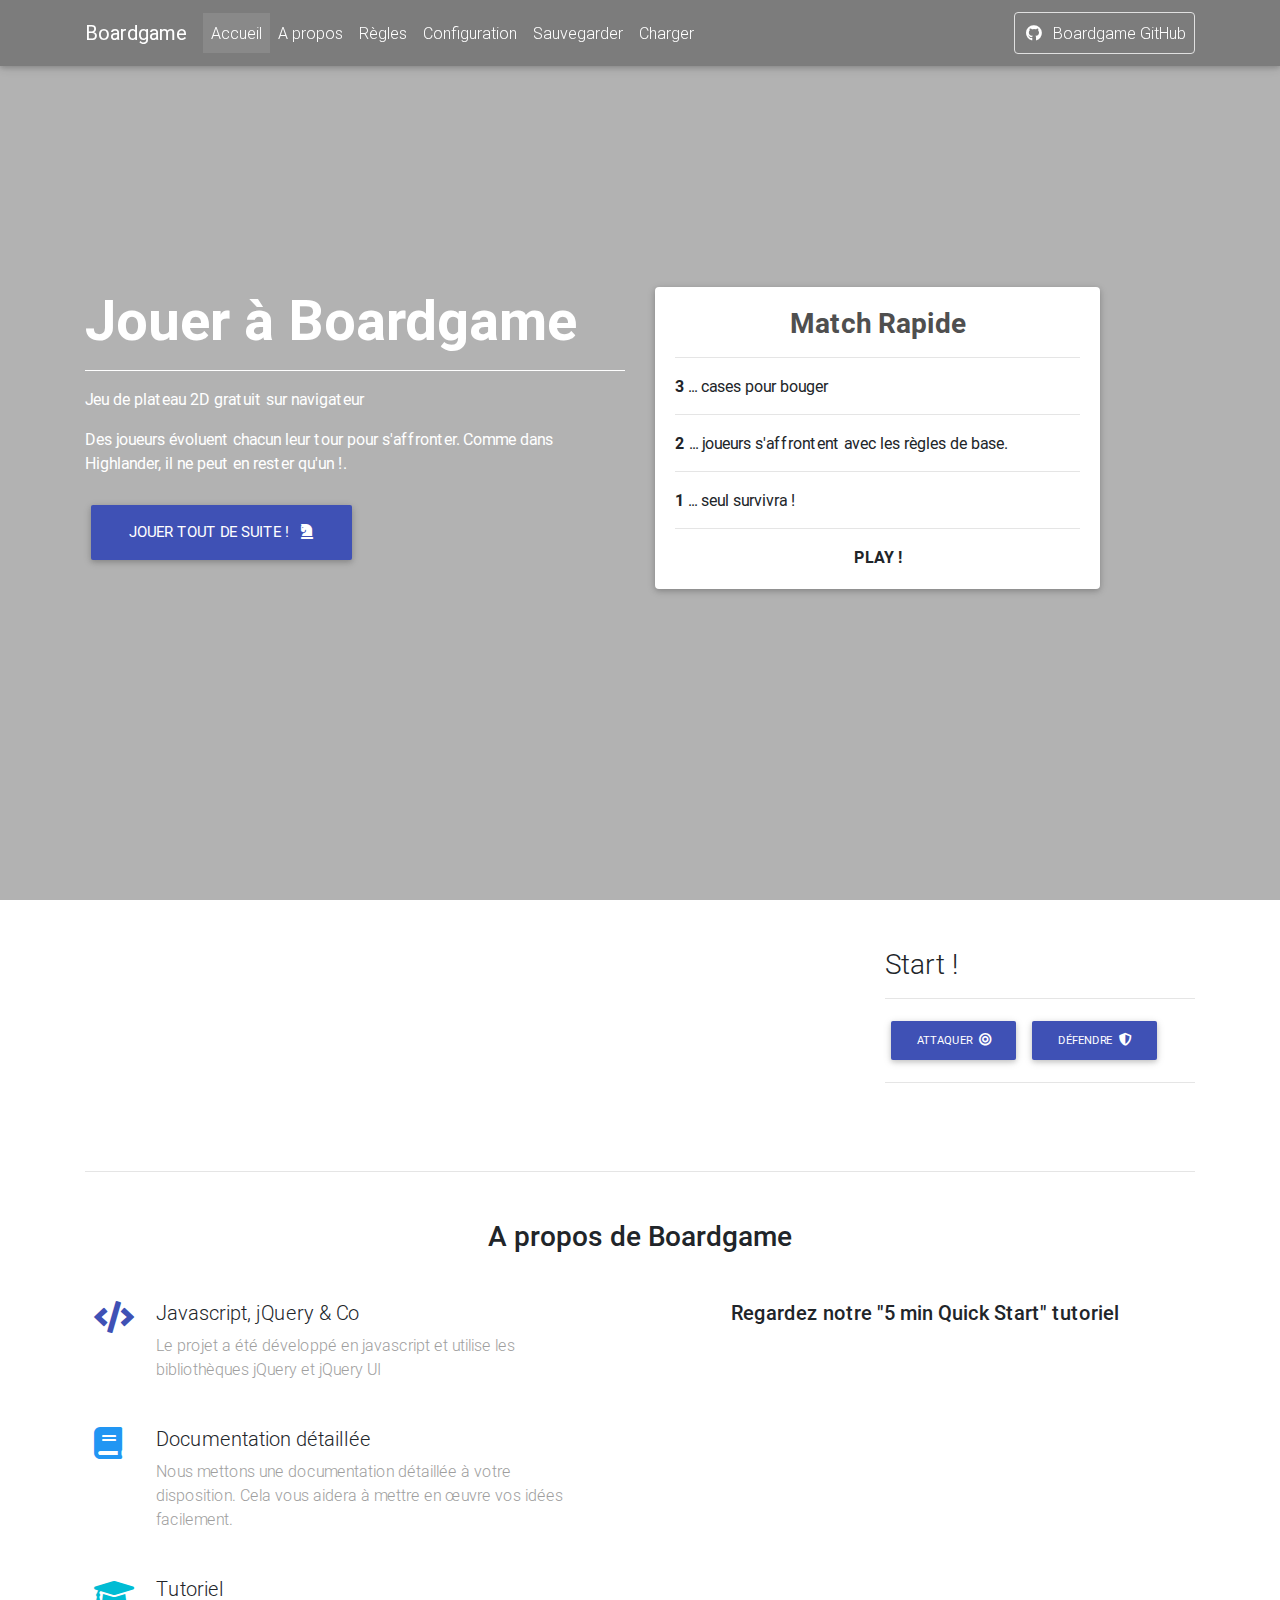
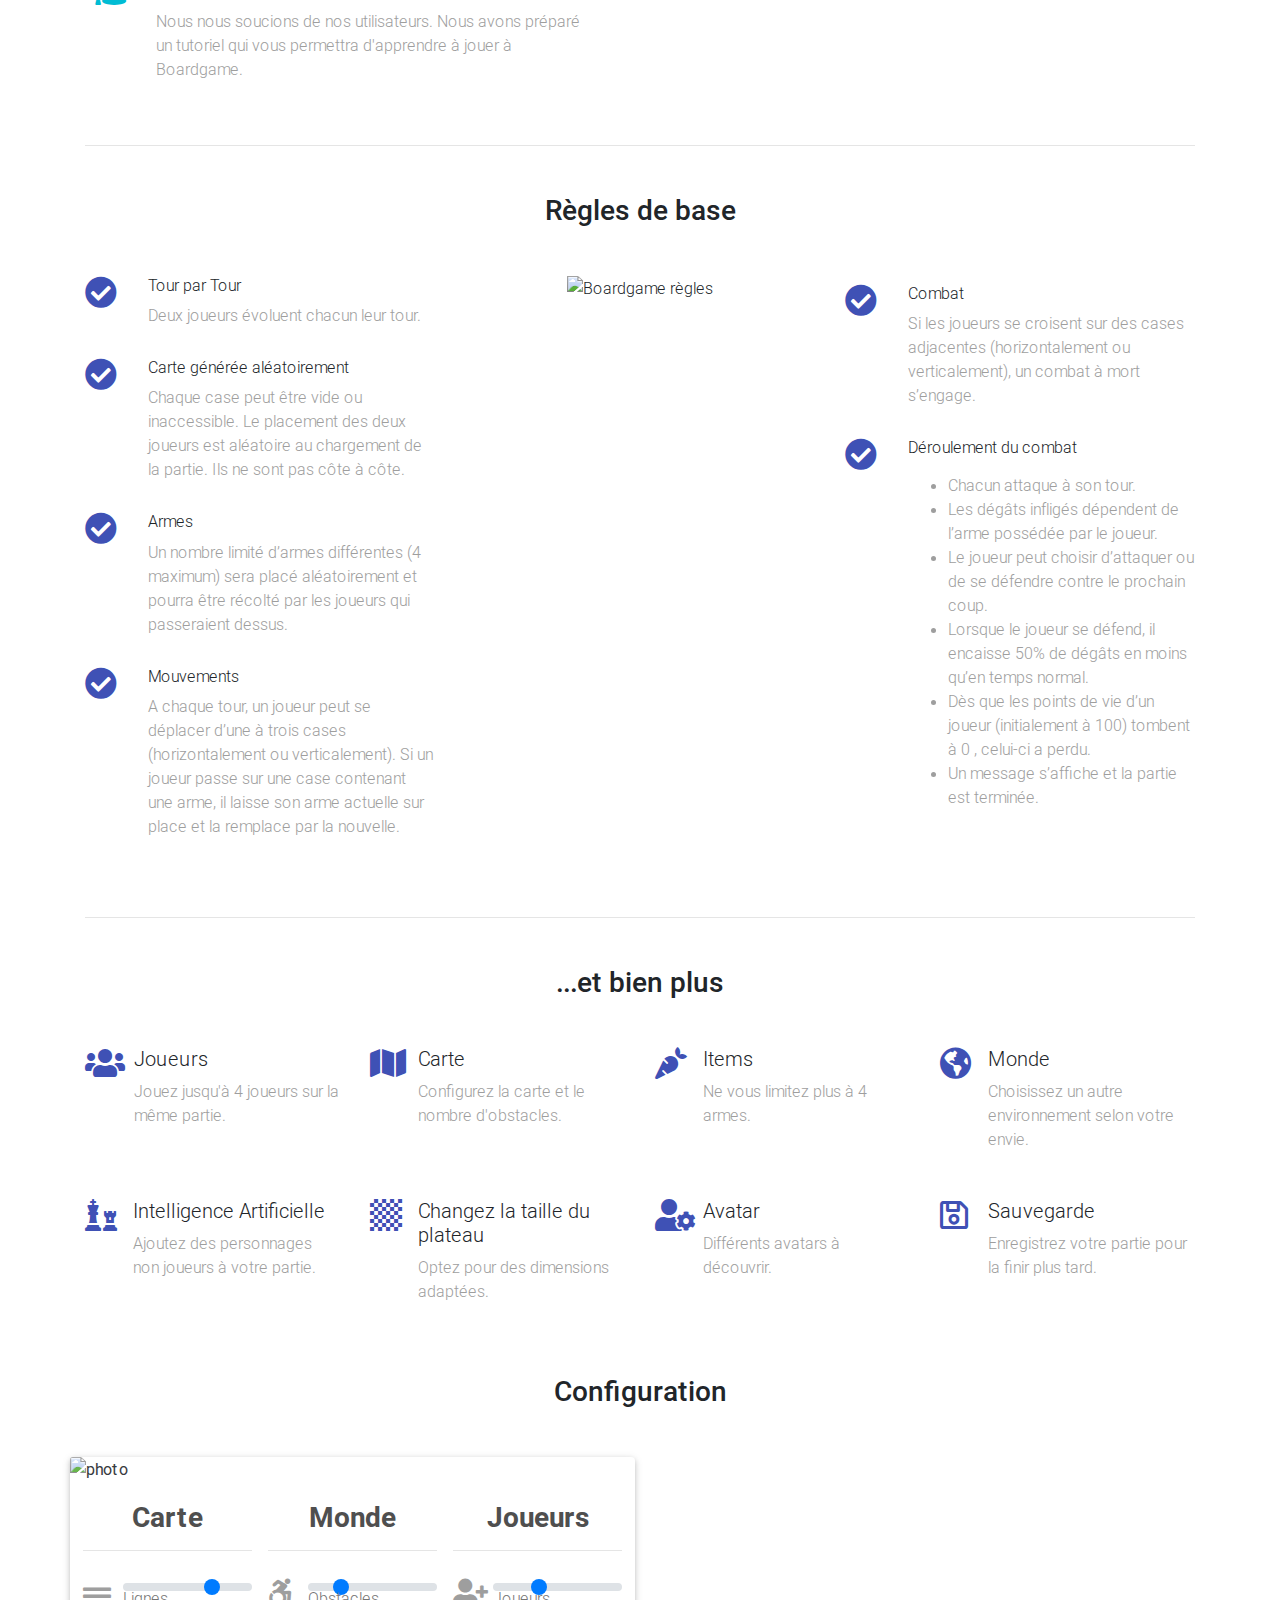
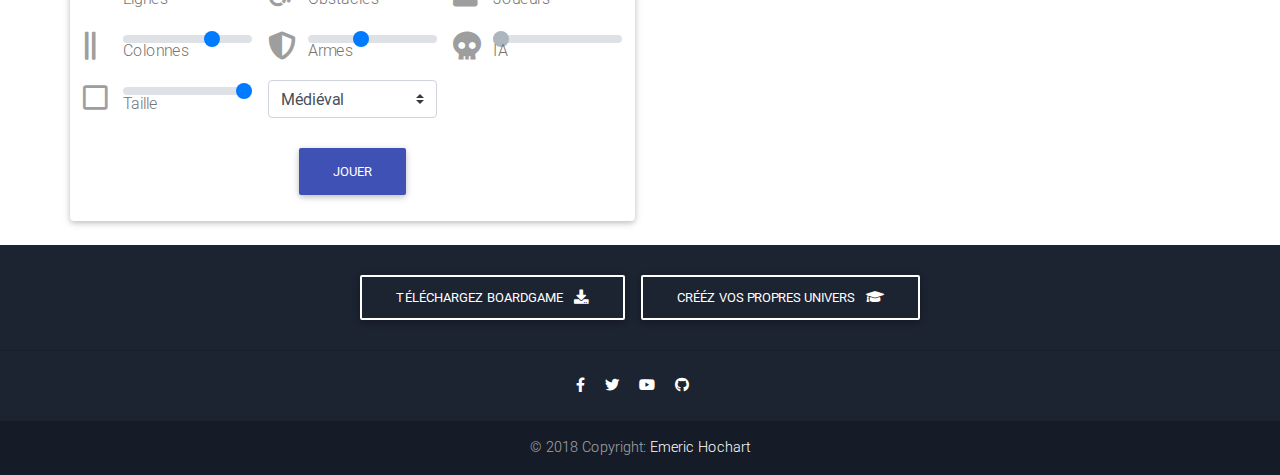
==== index.html @ 99be7a4d "Update README.md" ====
<!DOCTYPE html>
<html lang="fr">

<head>
  <meta charset="utf-8">
  <meta name="viewport" content="width=device-width, initial-scale=1, shrink-to-fit=no">
  <meta http-equiv="x-ua-compatible" content="ie=edge">
  <title>Boardgame</title>
  <!-- Font Awesome -->
  <link rel="stylesheet" href="https://use.fontawesome.com/releases/v5.7.0/css/all.css">
  <!-- Bootstrap core CSS -->
  <link href="css/bootstrap.min.css" rel="stylesheet">
  <!-- Material Design Bootstrap -->
  <link href="css/mdb.min.css" rel="stylesheet">
  <!-- Custom styles -->
  <link href="css/style.min.css" rel="stylesheet">
  <link rel="stylesheet" href="css/main.css" />
  <style type="text/css">
    html,
    body,
    header,
    .view {
      height: 100%;
    }

    @media (max-width: 740px) {
      html,
      body,
      header,
      .view {
        height: 1000px;
      }
    }

    @media (min-width: 800px) and (max-width: 850px) {
      html,
      body,
      header,
      .view {
        height: 650px;
      }
    }
    @media (min-width: 800px) and (max-width: 850px) {
              .navbar:not(.top-nav-collapse) {
                  background: #1C2331!important;
              }
          }
  </style>
</head>

<body>

  <!-- Navbar -->
  <nav class="navbar fixed-top navbar-expand-lg navbar-dark scrolling-navbar">
    <div class="container">

      <!-- Brand -->
      <a class="navbar-brand" href="#boardgame">
        <strong>Boardgame</strong>
      </a>

      <!-- Collapse -->
      <button class="navbar-toggler" type="button" data-toggle="collapse" data-target="#navbarSupportedContent" aria-controls="navbarSupportedContent"
        aria-expanded="false" aria-label="Toggle navigation">
        <span class="navbar-toggler-icon"></span>
      </button>

      <!-- Links -->
      <div class="collapse navbar-collapse" id="navbarSupportedContent">

        <!-- Left -->
        <ul class="navbar-nav mr-auto">
          <li class="nav-item active">
            <a class="nav-link" href="#">Accueil
              <span class="sr-only">(current)</span>
            </a>
          </li>
          <li class="nav-item">
            <a class="nav-link" href="#aboutboardgame">A propos</a>
          </li>
          <li class="nav-item">
            <a class="nav-link" href="#rules">Règles</a>
          </li>
          <li class="nav-item">
            <a class="nav-link" href="#configuration">Configuration</a>
          </li>
          <li class="nav-item">
            <a id="saveGame" class="nav-link" href="">Sauvegarder</a>
          </li>
          <li class="nav-item">
            <a id="loadGame" class="nav-link" href="">Charger</a>
          </li>
        </ul>

        <!-- Right -->
        <ul class="navbar-nav nav-flex-icons">          
          <li class="nav-item">
            <a href="https://github.com/EmericHochart/boardgame" class="nav-link border border-light rounded"
              target="_blank">
              <i class="fab fa-github mr-2"></i>Boardgame GitHub
            </a>
          </li>
        </ul>

      </div>

    </div>
  </nav>
  <!-- Navbar -->

  <!-- Full Page Intro -->
  <div id="boardgame" class="view full-page-intro" style="background-image: url('https://images.unsplash.com/photo-1542403764-19e1bb75cc75?ixlib=rb-1.2.1&ixid=eyJhcHBfaWQiOjEyMDd9&auto=format&fit=crop&w=1950&q=80'); background-repeat: no-repeat; background-size: cover;">

    <!-- Mask & flexbox options-->
    <div class="mask rgba-black-light d-flex justify-content-center align-items-center">

      <!-- Content -->
      <div class="container">

        <!--Grid row-->
        <div class="row wow fadeIn">

          <!--Grid column-->
          <div class="col-md-6 mb-4 white-text text-center text-md-left">

            <h1 class="display-4 font-weight-bold">Jouer à Boardgame</h1>

            <hr class="hr-light">

            <p>
              <strong>Jeu de plateau 2D gratuit sur navigateur</strong>
            </p>

            <p class="mb-4 d-none d-md-block">
              <strong>Des joueurs évoluent chacun leur tour pour s'affronter. Comme dans Highlander, il ne peut en rester qu'un !.</strong>
            </p>

            <a href="#board"><button id="playNow" class="btn btn-indigo btn-lg play" enabled="true">Jouer tout de suite !
              <i class="fas fa-chess-knight ml-2"></i>
            </button></a>

          </div>
          <!--Grid column-->

          <!--Grid column-->
          <div class="col-md-6 col-xl-5 mb-4">

            <!--Card-->
            <div class="card">

              <!--Card content-->
              <div class="card-body">
 
                <!-- Heading -->
                <h3 class="dark-grey-text text-center">
                  <strong>Match Rapide</strong>
                </h3>
                <hr>
                <div>               
                  <strong>3</strong> ... cases pour bouger
                  <hr>
                </div>
                <div>
                  <strong>2</strong> ... joueurs s'affrontent avec les règles de base.
                  <hr>
                </div>
                <div>
                  <strong>1</strong> ... seul survivra !
                  <hr>
                </div>
                <div class="text-center">               
                  <strong>PLAY !</strong> 
                </div>

              </div>

            </div>
            <!--/.Card-->

          </div>
          <!--Grid column-->

        </div>
        <!--Grid row-->

      </div>
      <!-- Content -->

    </div>
    <!-- Mask & flexbox options-->

  </div>
  <!-- Full Page Intro -->

  <!--Main layout-->
  <main>
    <div class="container">

      <!--Section: Main -->
      <section class="mt-5 wow fadeIn">

        <!--Game-->
        <div class="row">

          <!--Board-->
          <div class="col-md-8 mb-4">
            <div id="board"><img src="https://images.unsplash.com/photo-1543338227-5cab7f6c9af3?ixlib=rb-1.2.1&ixid=eyJhcHBfaWQiOjEyMDd9&auto=format&fit=crop&w=1950&q=80" class="img-fluid z-depth-1-half" alt=""></div>
          </div>
          <!--Board-->

          <!--Interface UI in Game-->
          <div id="ui-players" class="col-md-4 mb-4">
            <h3>Start !</h3>
            <hr/>
            <!-- CTA -->
            <button id="attack" class="btn btn-indigo btn-md">Attaquer
              <i class="fas fa-bullseye ml-1"></i>
            </button>
            <button id="defense" class="btn btn-indigo btn-md">Défendre
              <i class="fas fa-shield-alt ml-1"></i>
            </button>
            <hr/>
          <!-- CTA -->
              
          </div>          
          <!--Interface UI in Game-->

        </div>
        <!--Game-->

      </section>
      <!--Section: Main -->

      <hr class="my-5" id="aboutboardgame">

      <!--Section: A propos de Boardgame-->
      <section>

        <h3 class="h3 text-center mb-5">A propos de Boardgame</h3>

        <!--Grid row-->
        <div class="row wow fadeIn">

          <!--Grid column-->
          <div class="col-lg-6 col-md-12 px-4">

            <!--First row-->
            <div class="row">
              <div class="col-1 mr-3">
                <i class="fas fa-code fa-2x indigo-text"></i>
              </div>
              <div class="col-10">
                <h5 class="feature-title">Javascript, jQuery & Co</h5>
                <p class="grey-text">Le projet a été développé en javascript et utilise les bibliothèques jQuery et jQuery UI</p>
              </div>
            </div>
            <!--/First row-->

            <div style="height:30px"></div>

            <!--Second row-->
            <div class="row">
              <div class="col-1 mr-3">
                <i class="fas fa-book fa-2x blue-text"></i>
              </div>
              <div class="col-10">
                <h5 class="feature-title">Documentation détaillée</h5>
                <p class="grey-text">Nous mettons une documentation détaillée à votre disposition. Cela vous aidera à mettre en œuvre vos idées
                  facilement.
                </p>
              </div>
            </div>
            <!--/Second row-->

            <div style="height:30px"></div>

            <!--Third row-->
            <div class="row">
              <div class="col-1 mr-3">
                <i class="fas fa-graduation-cap fa-2x cyan-text"></i>
              </div>
              <div class="col-10">
                <h5 class="feature-title">Tutoriel</h5>
                <p class="grey-text">Nous nous soucions de nos utilisateurs. Nous avons préparé un tutoriel qui vous permettra d'apprendre
                  à jouer à Boardgame.</p>
              </div>
            </div>
            <!--/Third row-->

          </div>
          <!--/Grid column-->

          <!--Grid column-->
          <div class="col-lg-6 col-md-12">

            <p class="h5 text-center mb-4">Regardez notre "5 min Quick Start" tutoriel</p>
            <!--<div class="embed-responsive embed-responsive-16by9">
              <iframe class="embed-responsive-item" src="https://www.youtube.com/embed/cXTThxoywNQ" allowfullscreen></iframe>
            </div>-->
          </div>
          <!--/Grid column-->

        </div>
        <!--/Grid row-->

      </section>
      <!--Section: A propos de Boardgame-->

      <hr class="my-5">

      <!--Section: Règles de Base-->
      <section id="rules">

        <h2 class="my-5 h3 text-center">Règles de base</h2>

        <!--First row-->
        <div class="row features-small mb-5 mt-3 wow fadeIn">

          <!--First column-->
          <div class="col-md-4">
            <!--First row-->
            <div class="row">
              <div class="col-2">
                <i class="fas fa-check-circle fa-2x indigo-text"></i>
              </div>
              <div class="col-10">
                <h6 class="feature-title">Tour par Tour</h6>
                <p class="grey-text">Deux joueurs évoluent chacun leur tour.
                </p>
                <div style="height:15px"></div>
              </div>
            </div>
            <!--/First row-->

            <!--Second row-->
            <div class="row">
              <div class="col-2">
                <i class="fas fa-check-circle fa-2x indigo-text"></i>
              </div>
              <div class="col-10">
                <h6 class="feature-title">Carte générée aléatoirement</h6>
                <p class="grey-text">Chaque case peut être vide ou inaccessible. Le placement des deux joueurs est aléatoire au chargement de la partie. Ils ne sont pas côte à côte.             
                </p>
                <div style="height:15px"></div>
              </div>
            </div>
            <!--/Second row-->

            <!--Third row-->
            <div class="row">
              <div class="col-2">
                <i class="fas fa-check-circle fa-2x indigo-text"></i>
              </div>
              <div class="col-10">
                <h6 class="feature-title">Armes</h6>
                <p class="grey-text">Un nombre limité d’armes différentes (4 maximum) sera placé aléatoirement et pourra être récolté par les joueurs qui passeraient dessus.</p>
                <div style="height:15px"></div>
              </div>
            </div>
            <!--/Third row-->

            <!--Fourth row-->
            <div class="row">
              <div class="col-2">
                <i class="fas fa-check-circle fa-2x indigo-text"></i>
              </div>
              <div class="col-10">
                <h6 class="feature-title">Mouvements</h6>
                <p class="grey-text">A chaque tour, un joueur peut se déplacer d’une à trois cases (horizontalement ou verticalement). Si un joueur passe sur une case contenant une arme, il laisse son arme actuelle sur place et la remplace par la nouvelle.
                </p>
                <div style="height:15px"></div>
              </div>
            </div>
            <!--/Fourth row-->
          </div>
          <!--/First column-->

          <!--Second column-->
          <div class="col-md-4 flex-center">
            <img src="../boardgame/img/regle.png" alt="Boardgame règles" class="z-depth-0 img-fluid">
          </div>
          <!--/Second column-->

          <!--Third column-->
          <div class="col-md-4 mt-2">
            <!--First row-->
            <div class="row">
              <div class="col-2">
                <i class="fas fa-check-circle fa-2x indigo-text"></i>
              </div>
              <div class="col-10">
                <h6 class="feature-title">Combat</h6>
                <p class="grey-text">Si les joueurs se croisent sur des cases adjacentes (horizontalement ou verticalement), un combat à mort s’engage.</p>
                <div style="height:15px"></div>
              </div>
            </div>
            <!--/First row-->

            <!--Second row-->
            <div class="row">
              <div class="col-2">
                <i class="fas fa-check-circle fa-2x indigo-text"></i>
              </div>
              <div class="col-10">
                <h6 class="feature-title">Déroulement du combat</h6>
                <p class="grey-text">
                  <ul class="grey-text">
                    <li>Chacun attaque à son tour.</li>
                    <li>Les dégâts infligés dépendent de l’arme possédée par le joueur.</li>
                    <li>Le joueur peut choisir d’attaquer ou de se défendre contre le prochain coup.</li>
                    <li>Lorsque le joueur se défend, il encaisse 50% de dégâts en moins qu’en temps normal.</li>
                    <li>Dès que les points de vie d’un joueur (initialement à 100) tombent à 0 , celui-ci a perdu.</li>
                    <li>Un message s’affiche et la partie est terminée.</li>                   
                  </ul>
              </p>
                <div style="height:15px"></div>
              </div>
            </div>
            <!--/Second row-->

            
            
          </div>
          <!--/Third column-->      

        </div>
        <!--/First row-->

      </section>
      <!--Section: Règles de Base-->

      <hr class="mb-5">

      <!--Section: Et bien plus-->
      <section>

        <h2 class="my-5 h3 text-center">...et bien plus</h2>

        <!--First row-->
        <div class="row features-small mt-5 wow fadeIn">

          <!--Grid column-->
          <div class="col-xl-3 col-lg-6">
            <!--Grid row-->
            <div class="row">
              <div class="col-2">
                <i class="fas fa-users fa-2x mb-1 indigo-text" aria-hidden="true"></i>
              </div>
              <div class="col-10 mb-2 pl-3">
                <h5 class="feature-title font-bold mb-1">Joueurs</h5>
                <p class="grey-text mt-2">Jouez jusqu'à 4 joueurs sur la même partie.
                </p>
              </div>
            </div>
            <!--/Grid row-->
          </div>
          <!--/Grid column-->

          <!--Grid column-->
          <div class="col-xl-3 col-lg-6">
            <!--Grid row-->
            <div class="row">
              <div class="col-2">
                <i class="fas fa-map fa-2x mb-1 indigo-text" aria-hidden="true"></i>
              </div>
              <div class="col-10 mb-2">
                <h5 class="feature-title font-bold mb-1">Carte</h5>
                <p class="grey-text mt-2">Configurez la carte et le nombre d'obstacles.
                </p>
              </div>
            </div>
            <!--/Grid row-->
          </div>
          <!--/Grid column-->

          <!--Grid column-->
          <div class="col-xl-3 col-lg-6">
            <!--Grid row-->
            <div class="row">
              <div class="col-2">
                <i class="fas fa-carrot fa-2x mb-1 indigo-text" aria-hidden="true"></i>
              </div>
              <div class="col-10 mb-2">
                <h5 class="feature-title font-bold mb-1">Items</h5>
                <p class="grey-text mt-2">Ne vous limitez plus à 4 armes.
                </p>
              </div>
            </div>
            <!--/Grid row-->
          </div>
          <!--/Grid column-->

          <!--Grid column-->
          <div class="col-xl-3 col-lg-6">
            <!--Grid row-->
            <div class="row">
              <div class="col-2">
                <i class="fas fa-globe-americas fa-2x mb-1 indigo-text" aria-hidden="true"></i>
              </div>
              <div class="col-10 mb-2">
                <h5 class="feature-title font-bold mb-1">Monde</h5>
                <p class="grey-text mt-2">Choisissez un autre environnement selon votre envie.
                </p>
              </div>
            </div>
            <!--/Grid row-->
          </div>
          <!--/Grid column-->

        </div>
        <!--/First row-->

        <!--Second row-->
        <div class="row features-small mt-4 wow fadeIn">

          <!--Grid column-->
          <div class="col-xl-3 col-lg-6">
            <!--Grid row-->
            <div class="row">
              <div class="col-2">
                <i class="fas fa-chess fa-2x mb-1 indigo-text" aria-hidden="true"></i>
              </div>
              <div class="col-10 mb-2">
                <h5 class="feature-title font-bold mb-1">Intelligence Artificielle</h5>
                <p class="grey-text mt-2">Ajoutez des personnages non joueurs à votre partie.</p>
              </div>
            </div>
            <!--/Grid row-->
          </div>
          <!--/Grid column-->

          <!--Grid column-->
          <div class="col-xl-3 col-lg-6">
            <!--Grid row-->
            <div class="row">
              <div class="col-2">
                <i class="fas fa-chess-board fa-2x mb-1 indigo-text" aria-hidden="true"></i>
              </div>
              <div class="col-10 mb-2">
                <h5 class="feature-title font-bold mb-1">Changez la taille du plateau</h5>
                <p class="grey-text mt-2">Optez pour des dimensions adaptées.
                </p>
              </div>
            </div>
            <!--/Grid row-->
          </div>
          <!--/Grid column-->

          <!--Grid column-->
          <div class="col-xl-3 col-lg-6">
            <!--Grid row-->
            <div class="row">
              <div class="col-2">
                <i class="fas fa-user-cog fa-2x mb-1 indigo-text" aria-hidden="true"></i>
              </div>
              <div class="col-10 mb-2">
                <h5 class="feature-title font-bold mb-1">Avatar</h5>
                <p class="grey-text mt-2">Différents avatars à découvrir.</p>
              </div>
            </div>
            <!--/Grid row-->
          </div>
          <!--/Grid column-->

          <!--Grid column-->
          <div class="col-xl-3 col-lg-6">
            <!--Grid row-->
            <div class="row">
              <div class="col-2">
                <i class="far fa-save fa-2x mb-1 indigo-text" aria-hidden="true"></i>
              </div>
              <div class="col-10 mb-2">
                <h5 class="feature-title font-bold mb-1">Sauvegarde</h5>
                <p class="grey-text mt-2">Enregistrez votre partie pour la finir plus tard.</p>
              </div>
            </div>
            <!--/Grid row-->
          </div>
          <!--/Grid column-->

        </div>
        <!--/Second row-->

      </section>
      <!--Section: Et bien plus-->

      <!--Section: Configuration-->
      <section id="configuration">

        <h2 class="my-5 h3 text-center">Configuration</h2>
        
        <!-- Form -->
        <form id="config" name="config">
          
          <!-- Grid row -->
          <div class="row">
            <!--Card-->
            <div class="card">
                <!--Card image-->
                <div class="view">
                  <img src="../boardgame/img/configuration_header.png" class="card-img-top" alt="photo">
                  <a href="#">
                    <div class="mask rgba-white-slight"></div>
                  </a>
                </div>
                <!--Card image-->
                <!--Card content-->
                <div class="card-body">
                  <div class="row">
                  <!-- Map Column -->
                  <div class="col-lg-4 px-2 mb-r">
                        <!-- Heading -->
                        <h3 class="dark-grey-text text-center">
                          <strong>Carte</strong>
                        </h3>
                        <hr>

                        <div class="md-form">
                          <i class="fas fa-grip-lines prefix grey-text"></i>
                          <label for="configLines">Lignes</label>
                          <input type="range" class="custom-range" value="10" min="5" max="12" step="1" id="configLines">
                        </div>

                        <div class="md-form">
                          <i class="fas fa-grip-lines-vertical prefix grey-text"></i>
                          <label for="configColumns">Colonnes</label>
                          <input type="range" class="custom-range" value="10" min="5" max="12" step="1" id="configColumns">
                        </div>

                        <div class="md-form">
                          <i class="far fa-square prefix grey-text"></i>
                          <label for="configSize">Taille</label>
                          <input type="range" class="custom-range" value="64" min="32" max="64" step="8" id="configSize">
                        </div>
                  </div>
                  <!-- Map Column -->
                  <!-- World Column -->
                  <div class="col-lg-4 px-2 mb-r">
                        <!-- Heading -->
                        <h3 class="dark-grey-text text-center">
                          <strong>Monde</strong>
                        </h3>
                        <hr>
                        <div class="md-form">
                          <i class="fab fa-accessible-icon prefix grey-text"></i>
                          <label for="configObstacles">Obstacles</label>
                          <input type="range" class="custom-range" value="10" min="0" max="45" step="1" id="configObstacles">
                        </div>
                        <div class="md-form">
                          <i class="fas fa-shield-alt prefix grey-text"></i>
                          <label for="configWeapons">Armes</label>
                          <input type="range" class="custom-range" value="4" min="0" max="10" step="1" id="configWeapons">
                        </div>
                        <div class="md-form">
                          <select class="browser-default custom-select" id="configWorld">
                            <option value="medieval" selected>Médiéval</option>
                            <option value="forest">Forestier</option>
                            <option value="desert">Désertique</option>
                            <option value="swamp">Marécageux</option>
                          </select>
                        </div>
                  </div>
                  <!-- World Column -->
                  <!-- Character Column -->
                  <div class="col-lg-4 px-2 mb-r">
                        <!-- Heading -->
                        <h3 class="dark-grey-text text-center">
                          <strong>Joueurs</strong>
                        </h3>
                        <hr>

                        <div class="md-form">
                          <i class="fas fa-user-plus prefix grey-text"></i>
                          <label for="configPlayers">Joueurs</label>
                          <input type="range" class="custom-range" value="2" min="1" max="4" step="1" id="configPlayers">
                        </div>
                        <div class="md-form">
                          <i class="fas fa-skull prefix grey-text"></i>
                          <label for="configIA">IA</label>
                          <input type="range" class="custom-range" value="0" min="0" max="3" step="1" id="configIA" disabled>
                        </div>
                  </div>
                  <!-- Character Column -->
                  </div>
                  <div class="text-center">
                    <a href="#board"></a><input id="playConfig" type="submit" class="btn btn-indigo play" value="Jouer"></input></a>
                  </div>
                </div>
                <!--Card content-->
            </div>
            <!--/.Card-->
          </div>
          <!-- Grid row -->
        </form>
        <!-- Form -->            
        
      </section>
      <!--Section: Configuration-->

    </div>
  </main>
  <!--Main layout-->

  <!--Footer-->
  <footer class="page-footer text-center font-small mt-4 wow fadeIn">

    <!--Call to action-->
    <div class="pt-4">
      <a class="btn btn-outline-white" href="https://github.com/EmericHochart/boardgame" target="_blank" role="button">Téléchargez Boardgame
        <i class="fas fa-download ml-2"></i>
      </a>
      <a class="btn btn-outline-white" href="" target="_blank" role="button">Crééz vos propres univers
        <i class="fas fa-graduation-cap ml-2"></i>
      </a>
    </div>
    <!--/.Call to action-->

    <hr class="my-4">

    <!-- Social icons -->
    <div class="pb-4">
      <a href="https://www.facebook.com/HochartEmeric" target="_blank">
        <i class="fab fa-facebook-f mr-3"></i>
      </a>

      <a href="https://twitter.com/EmericHochart" target="_blank">
        <i class="fab fa-twitter mr-3"></i>
      </a>

      <a href="https://www.youtube.com/user/Pr3tr3/" target="_blank">
        <i class="fab fa-youtube mr-3"></i>
      </a>
            
      <a href="https://github.com/EmericHochart/boardgame" target="_blank">
        <i class="fab fa-github mr-3"></i>
      </a>
      
    </div>
    <!-- Social icons -->

    <!--Copyright-->
    <div class="footer-copyright py-3">
      © 2018 Copyright:
      <a href="https://emeric.hochart.info/" target="_blank"> Emeric Hochart </a>
    </div>
    <!--/.Copyright-->

  </footer>
  <!--/.Footer-->

  <!-- SCRIPTS -->

  <!-- JQuery -->
  <script type="text/javascript" src="https://cdnjs.cloudflare.com/ajax/libs/jquery/3.3.1/jquery.min.js"></script>
  <!-- JQueryUI -->
  <script src="https://code.jquery.com/ui/1.12.1/jquery-ui.min.js" integrity="sha256-VazP97ZCwtekAsvgPBSUwPFKdrwD3unUfSGVYrahUqU=" crossorigin="anonymous"></script>
  <!-- Bootstrap tooltips -->
  <script type="text/javascript" src="https://cdnjs.cloudflare.com/ajax/libs/popper.js/1.14.4/umd/popper.min.js"></script>
  <!-- Bootstrap core JavaScript -->
  <script type="text/javascript" src="https://cdnjs.cloudflare.com/ajax/libs/twitter-bootstrap/4.2.1/js/bootstrap.min.js"></script>
  <!-- MDB core JavaScript -->
  <script type="text/javascript" src="https://cdnjs.cloudflare.com/ajax/libs/mdbootstrap/4.7.1/js/mdb.min.js"></script>
  
  <!-- Boardgame JS -->
  <script src="js/map.js"></script>
  <script src="js/case.js"></script>
  <script src="js/character.js"></script>
  <script src="js/item.js"></script>
  <script src="js/astarpathfinding.js"></script>
  <script src="js/node.js"></script>
  <script src="js/world.js"></script>
  
</body>

</html>
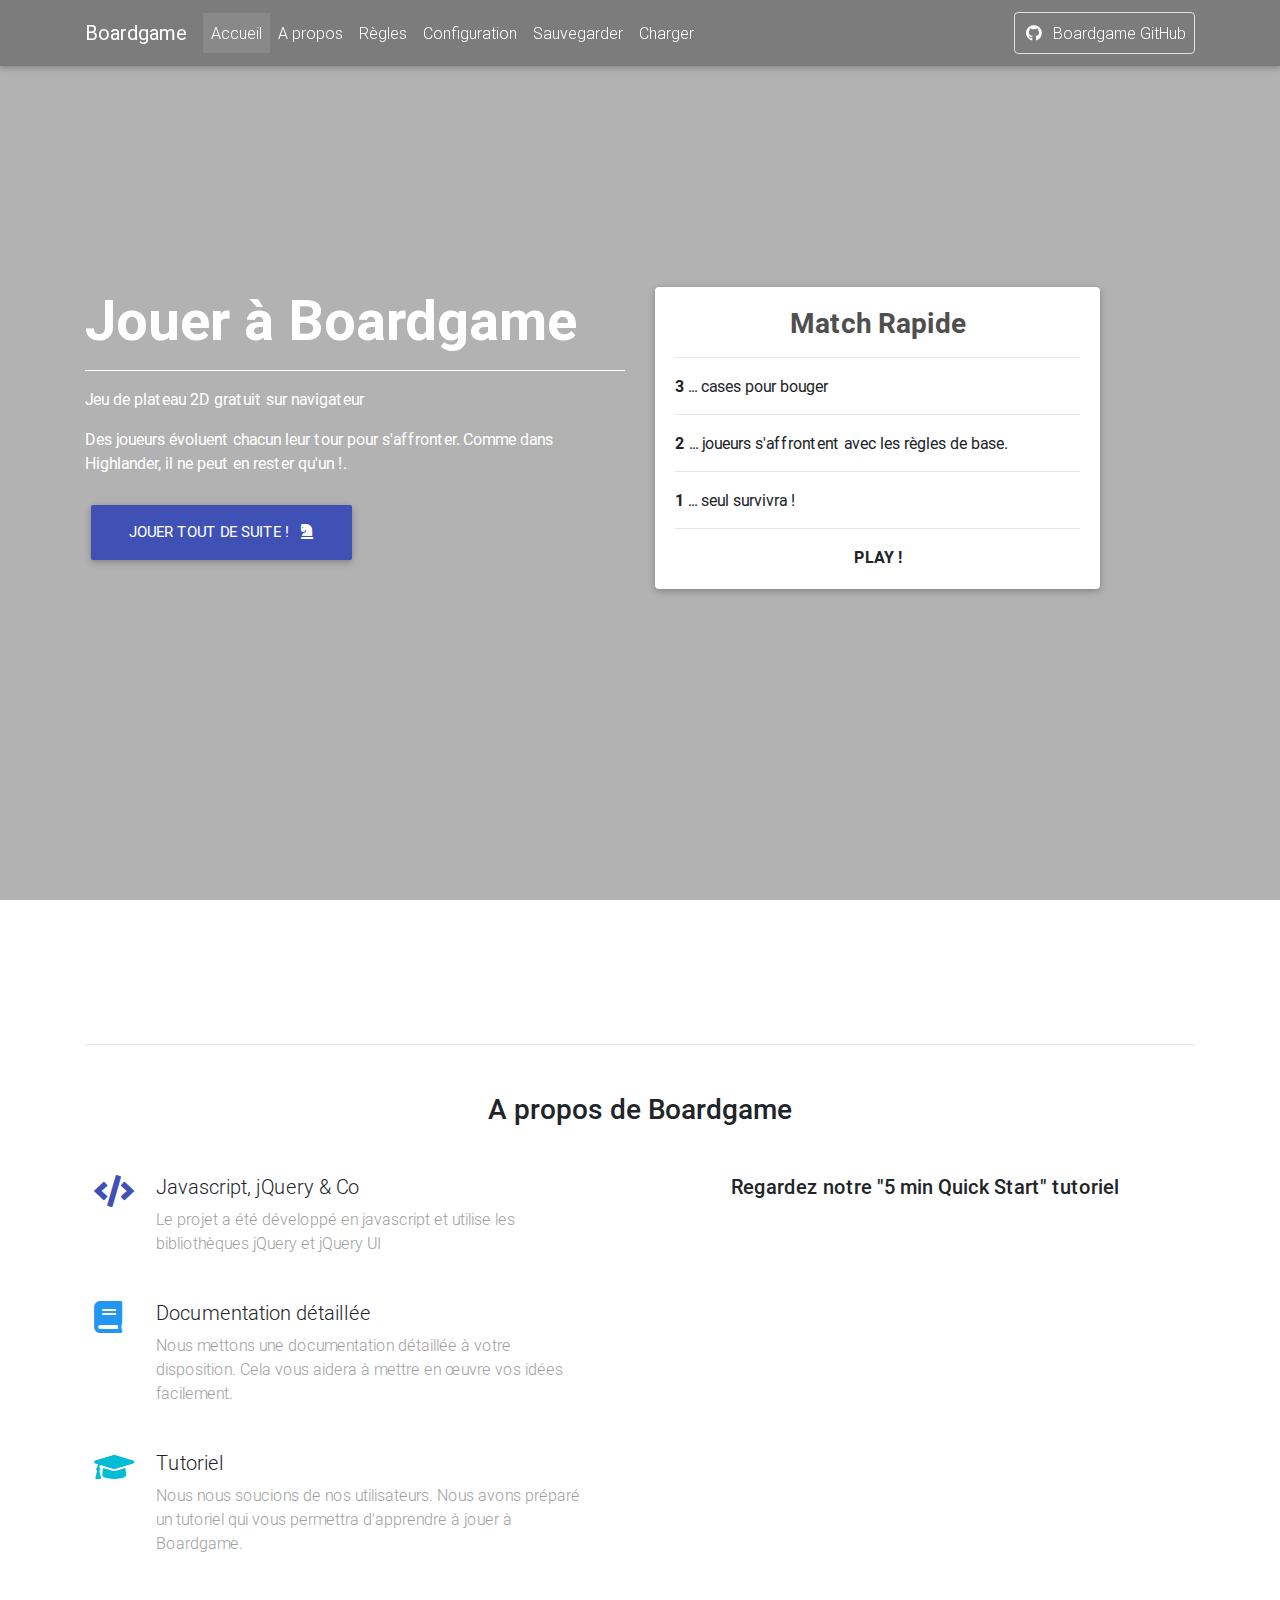
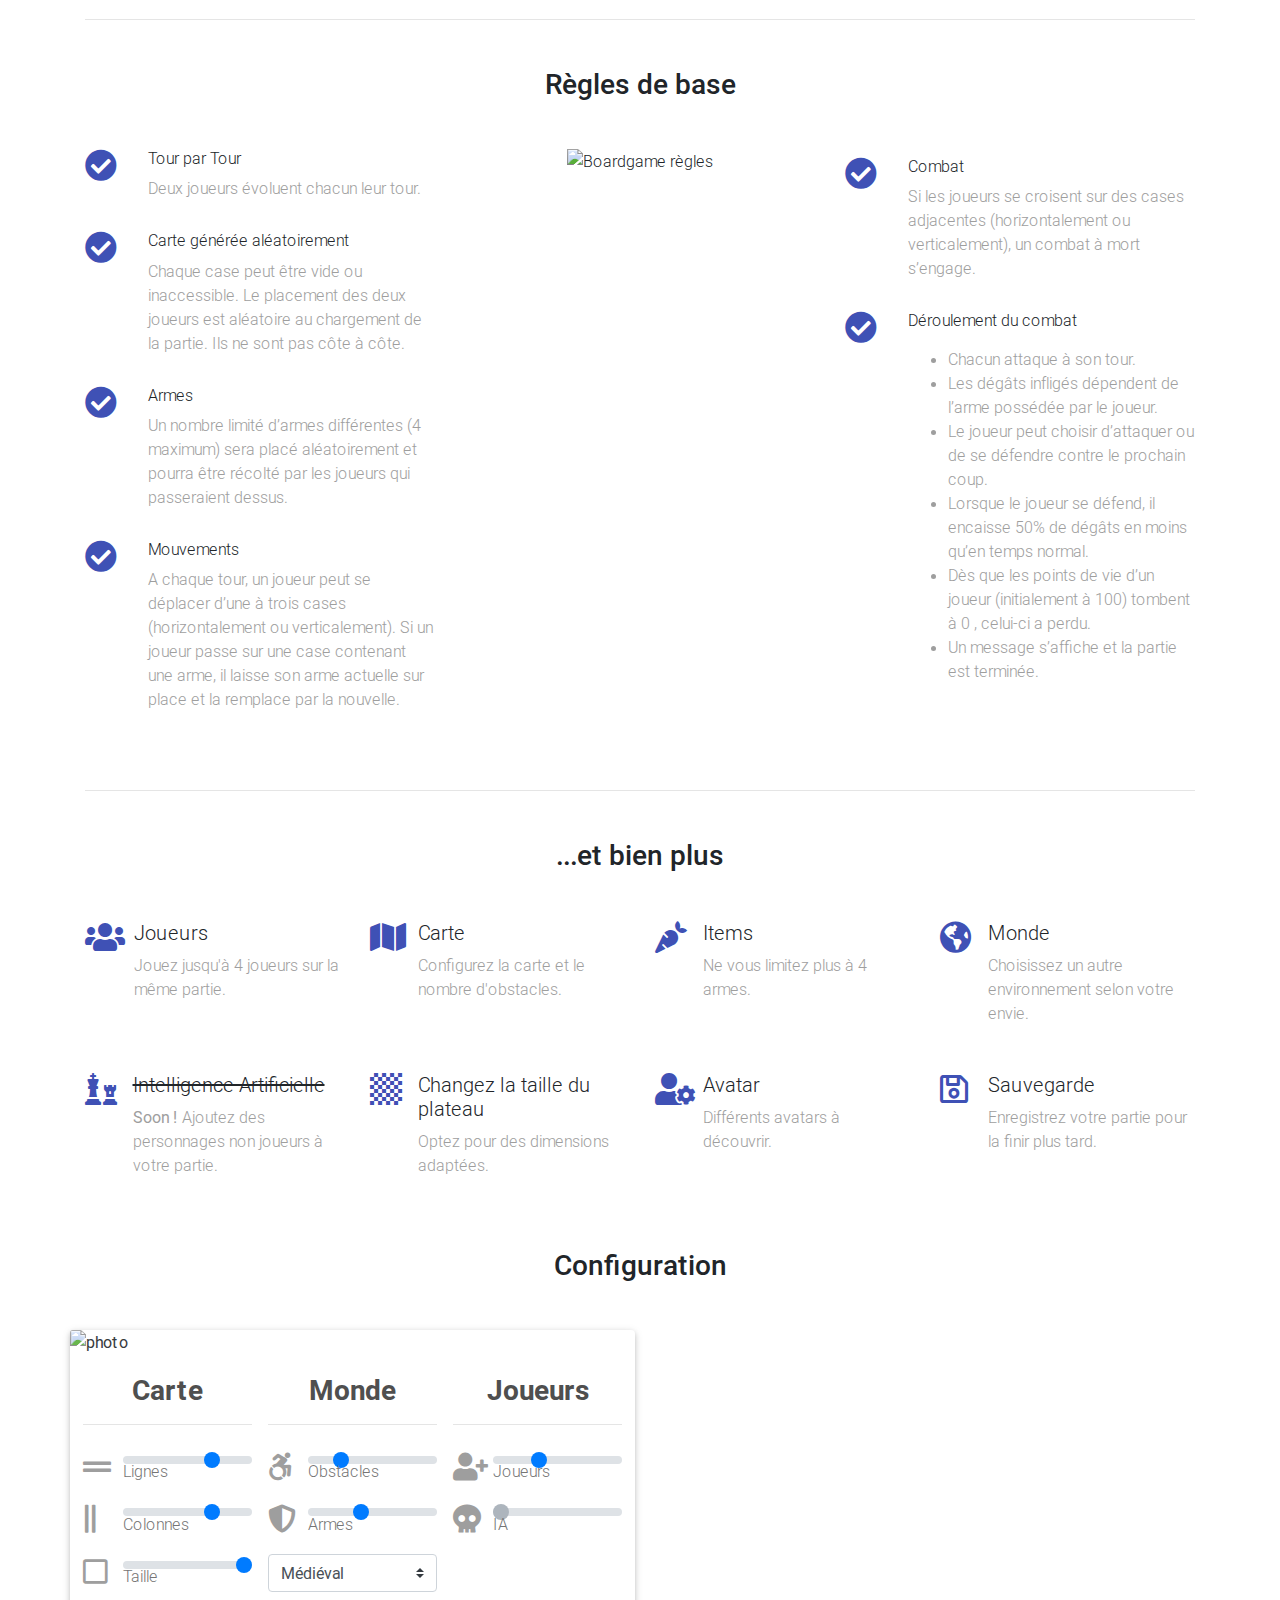
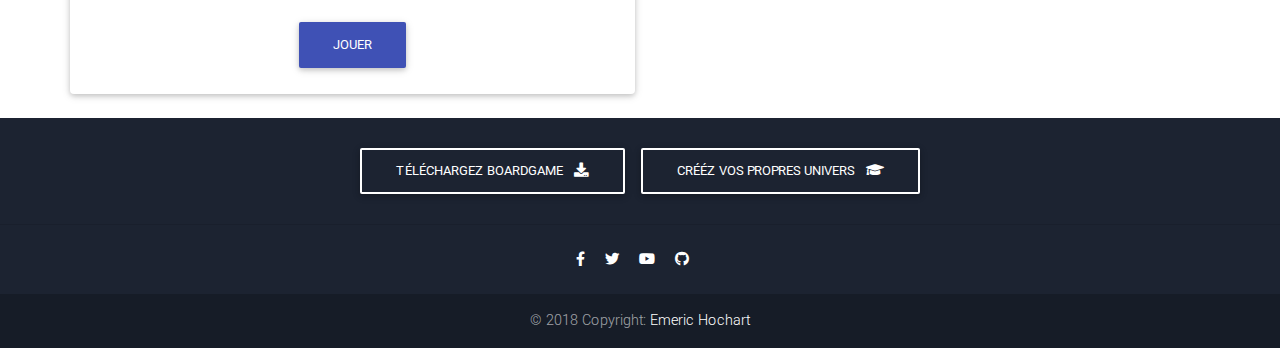
==== commit 8b0cef03: "Update README.md + Ajout d'un monde + Modification gestion dossier JSON + corrections mineures" ====
--- a/index.html
+++ b/index.html
@@ -521,8 +521,8 @@
                 <i class="fas fa-chess fa-2x mb-1 indigo-text" aria-hidden="true"></i>
               </div>
               <div class="col-10 mb-2">
-                <h5 class="feature-title font-bold mb-1">Intelligence Artificielle</h5>
-                <p class="grey-text mt-2">Ajoutez des personnages non joueurs à votre partie.</p>
+                <h5 class="feature-title font-bold mb-1"><s>Intelligence Artificielle</s></h5>
+                <p class="grey-text mt-2"><b>Soon !</b> Ajoutez des personnages non joueurs à votre partie.</p>
               </div>
             </div>
             <!--/Grid row-->
@@ -657,6 +657,7 @@
                             <option value="forest">Forestier</option>
                             <option value="desert">Désertique</option>
                             <option value="swamp">Marécageux</option>
+                            <option value="dungeon">Donjon</option>
                           </select>
                         </div>
                   </div>
--- a/css/main.css
+++ b/css/main.css
@@ -25,6 +25,10 @@
 }
 #ui-players {
     padding-left: 55px;
+    display: none;
+}
+#ui-players>h3 {
+    font-size: 1.2rem;
 }
 .progress-bar {
     display: -ms-flexbox;
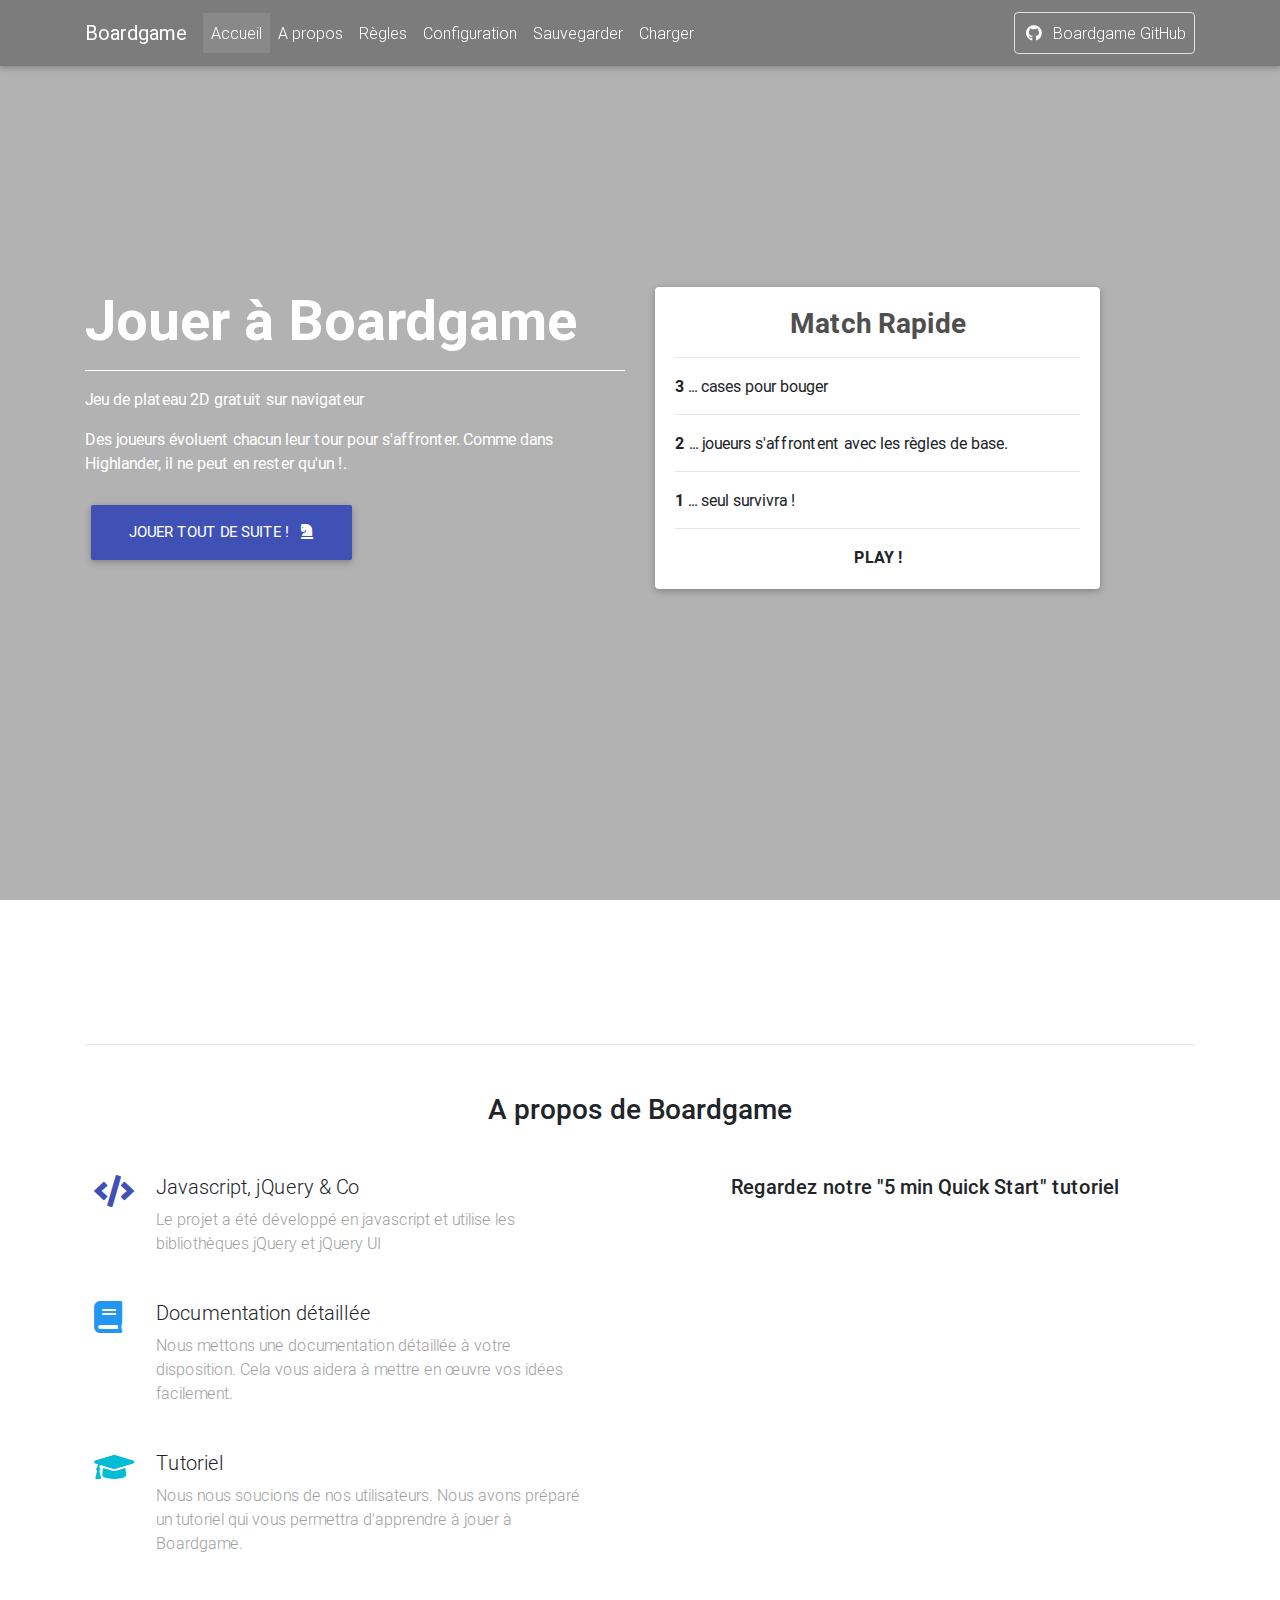
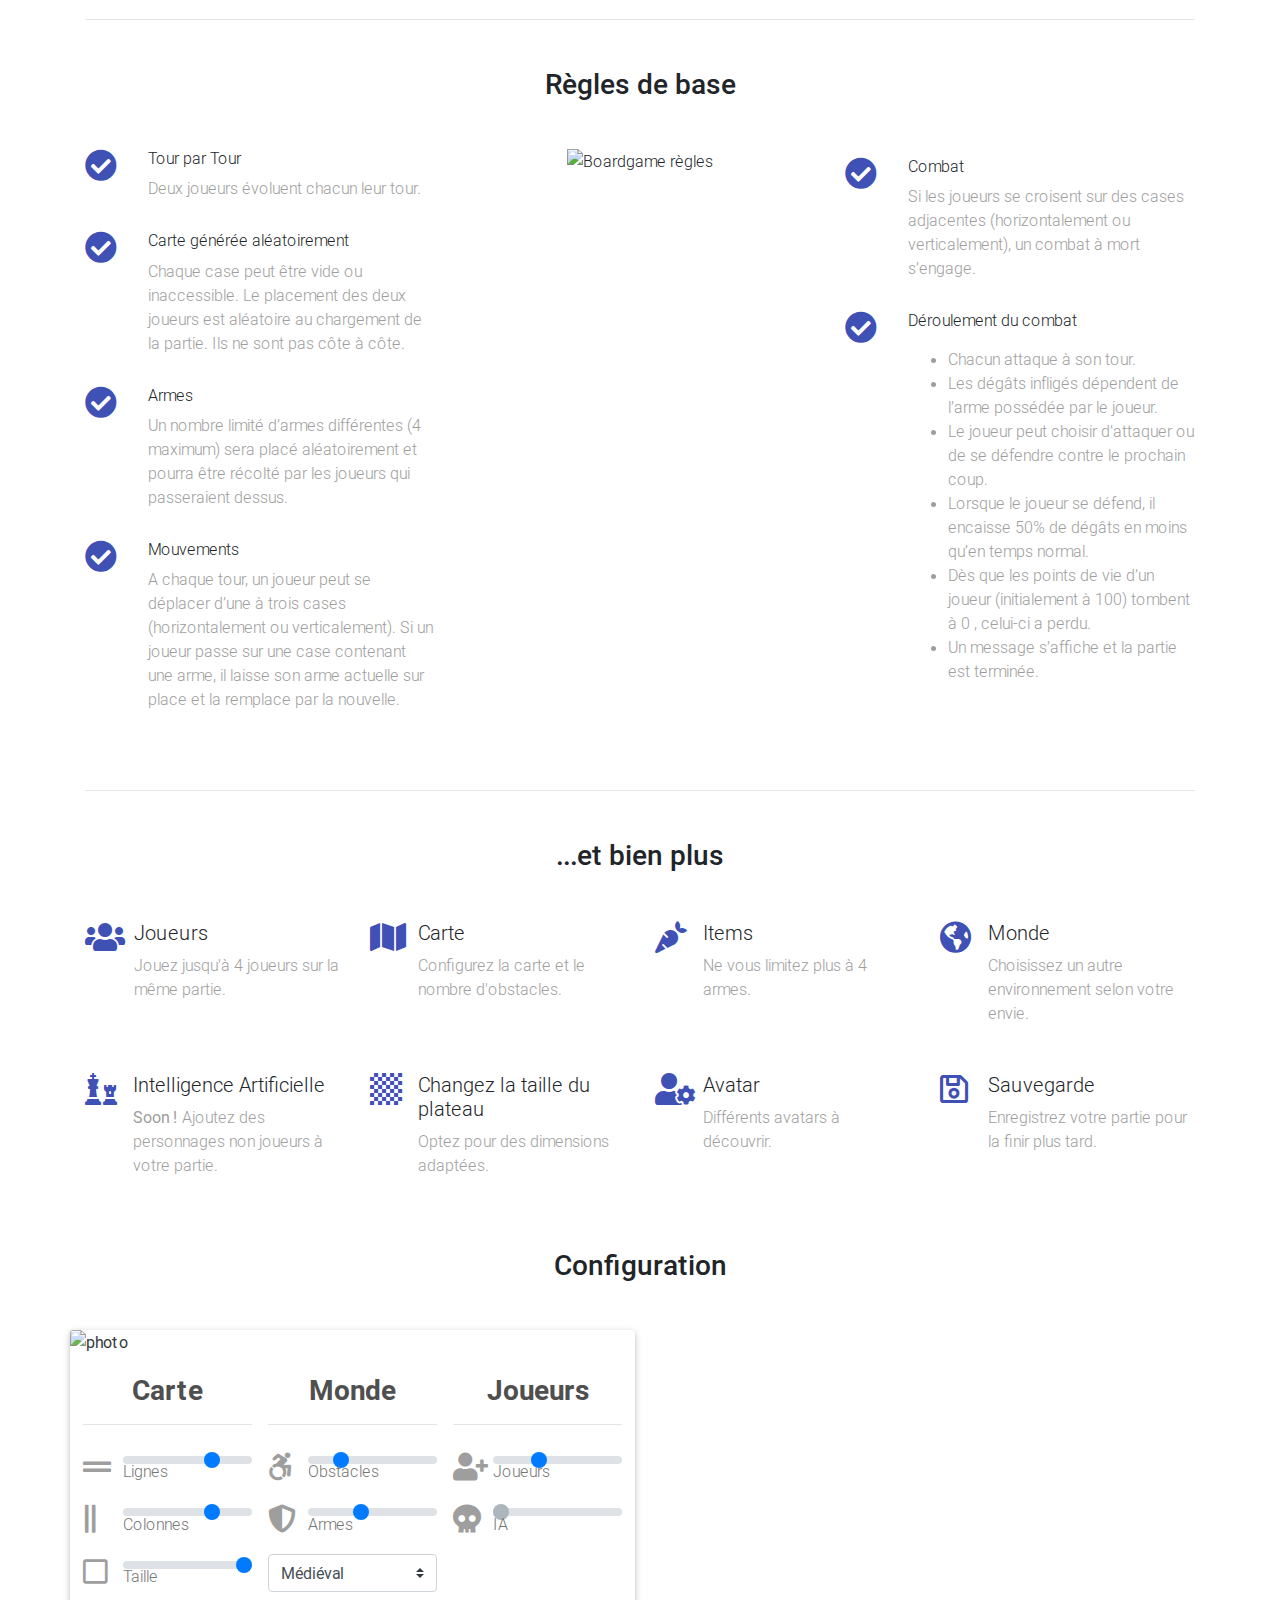
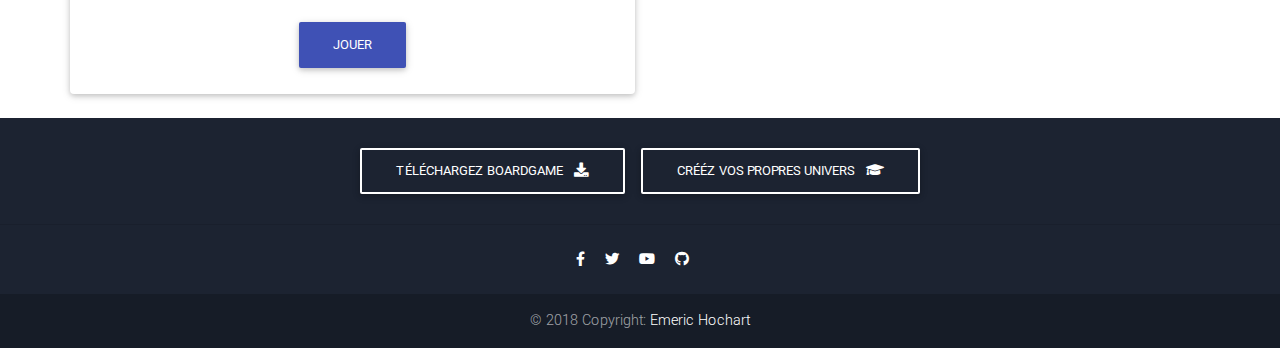
==== commit 3f72af39: "plus de barré sur IA dans le index.html" ====
--- a/index.html
+++ b/index.html
@@ -294,9 +294,9 @@
           <div class="col-lg-6 col-md-12">
 
             <p class="h5 text-center mb-4">Regardez notre "5 min Quick Start" tutoriel</p>
-            <!--<div class="embed-responsive embed-responsive-16by9">
-              <iframe class="embed-responsive-item" src="https://www.youtube.com/embed/cXTThxoywNQ" allowfullscreen></iframe>
-            </div>-->
+            <div class="embed-responsive embed-responsive-16by9">
+              <iframe class="embed-responsive-item" src="https://www.youtube.com/embed/6I-il-HaSsY" allowfullscreen></iframe>
+            </div>
           </div>
           <!--/Grid column-->
 
@@ -521,7 +521,7 @@
                 <i class="fas fa-chess fa-2x mb-1 indigo-text" aria-hidden="true"></i>
               </div>
               <div class="col-10 mb-2">
-                <h5 class="feature-title font-bold mb-1"><s>Intelligence Artificielle</s></h5>
+                <h5 class="feature-title font-bold mb-1">Intelligence Artificielle</h5>
                 <p class="grey-text mt-2"><b>Soon !</b> Ajoutez des personnages non joueurs à votre partie.</p>
               </div>
             </div>
@@ -710,7 +710,7 @@
       <a class="btn btn-outline-white" href="https://github.com/EmericHochart/boardgame" target="_blank" role="button">Téléchargez Boardgame
         <i class="fas fa-download ml-2"></i>
       </a>
-      <a class="btn btn-outline-white" href="" target="_blank" role="button">Crééz vos propres univers
+      <a class="btn btn-outline-white" href="how_to_create_your_own_world.pdf" target="_blank" role="button">Crééz vos propres univers
         <i class="fas fa-graduation-cap ml-2"></i>
       </a>
     </div>
@@ -755,6 +755,8 @@
   <script type="text/javascript" src="https://cdnjs.cloudflare.com/ajax/libs/jquery/3.3.1/jquery.min.js"></script>
   <!-- JQueryUI -->
   <script src="https://code.jquery.com/ui/1.12.1/jquery-ui.min.js" integrity="sha256-VazP97ZCwtekAsvgPBSUwPFKdrwD3unUfSGVYrahUqU=" crossorigin="anonymous"></script>
+  <!-- jQuery UI Touch Punch -->
+  <script src="js/jquery.ui.touch-punch.min.js"></script>
   <!-- Bootstrap tooltips -->
   <script type="text/javascript" src="https://cdnjs.cloudflare.com/ajax/libs/popper.js/1.14.4/umd/popper.min.js"></script>
   <!-- Bootstrap core JavaScript -->
--- a/css/main.css
+++ b/css/main.css
@@ -11,7 +11,7 @@
     margin: 0px;
     background-position : 0px 0px;
 }
-.conteneur{
+.containerGame{
     position: absolute;
     background-repeat: no-repeat;
     background-position: 0px 0px;
@@ -51,4 +51,9 @@
 }
 .play {  
           
+}
+@media (max-width: 740px){
+.view2 {
+    height: auto !important;
+}
 }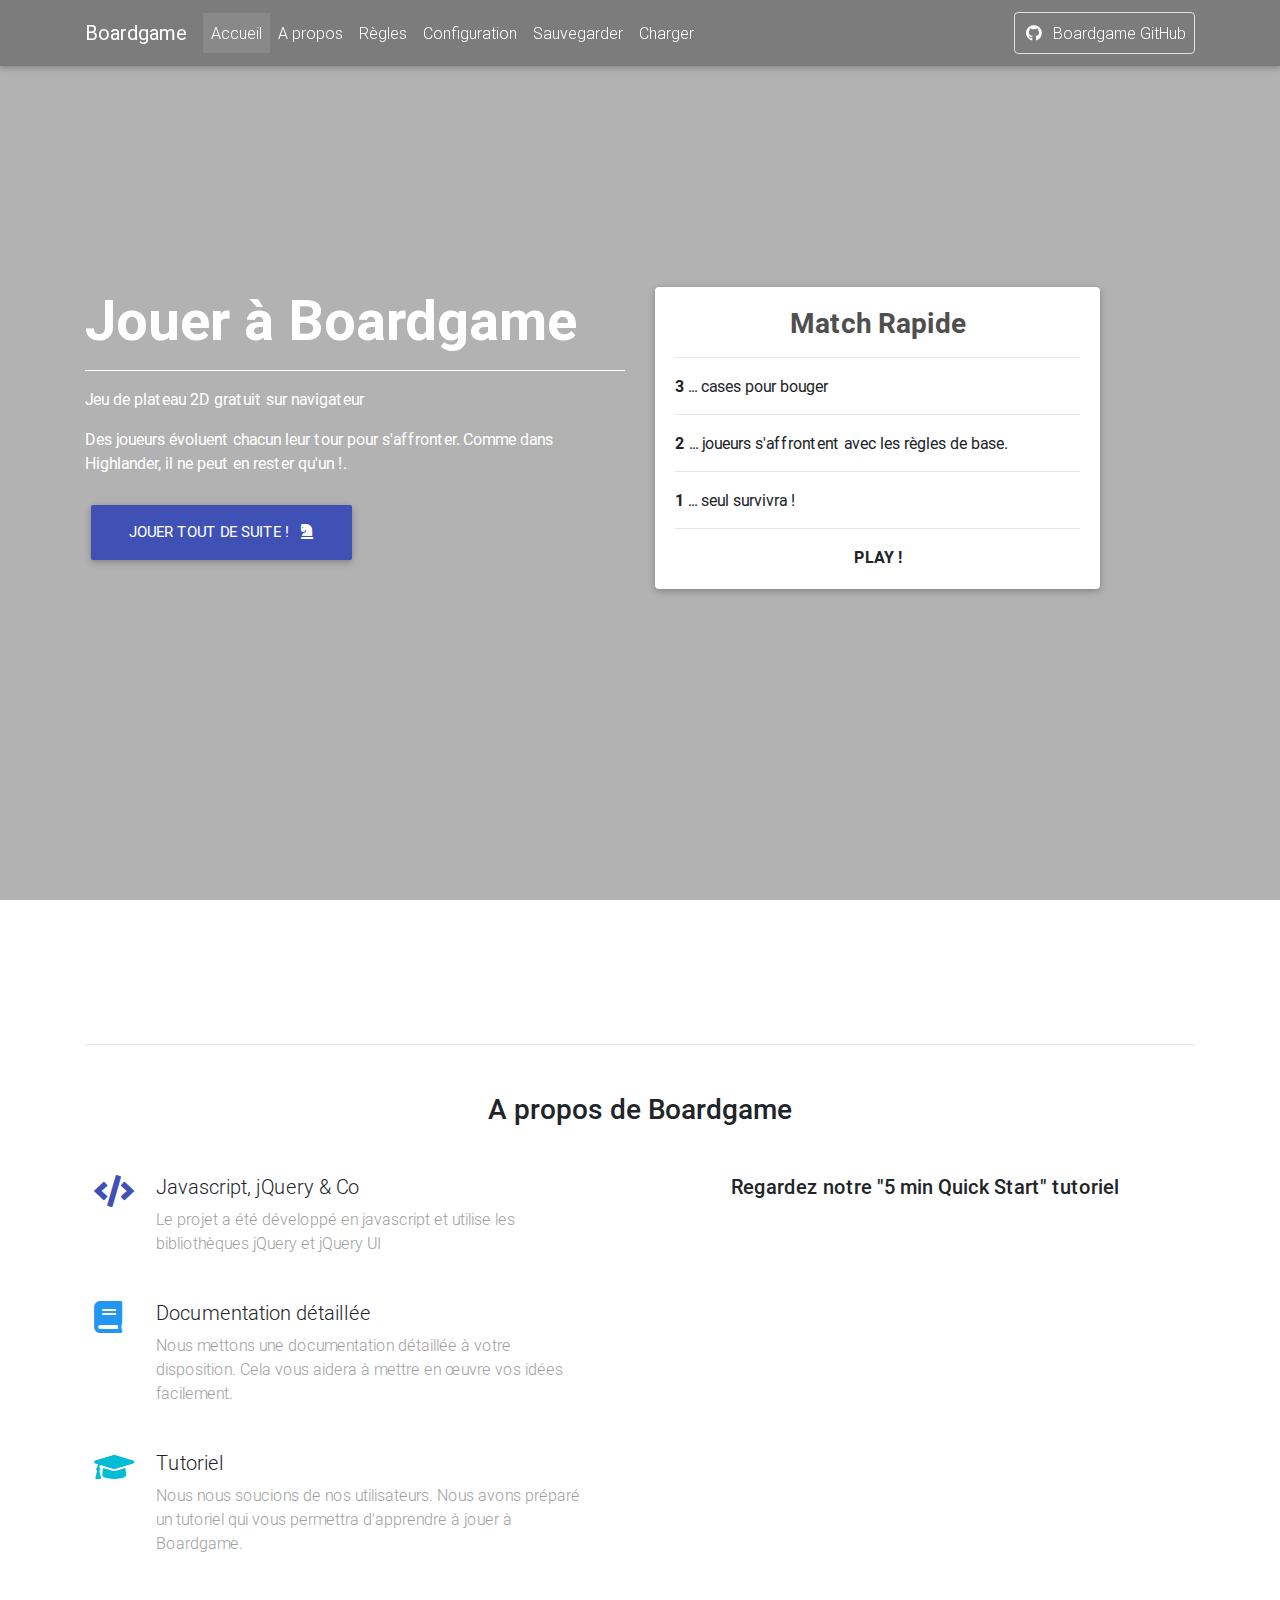
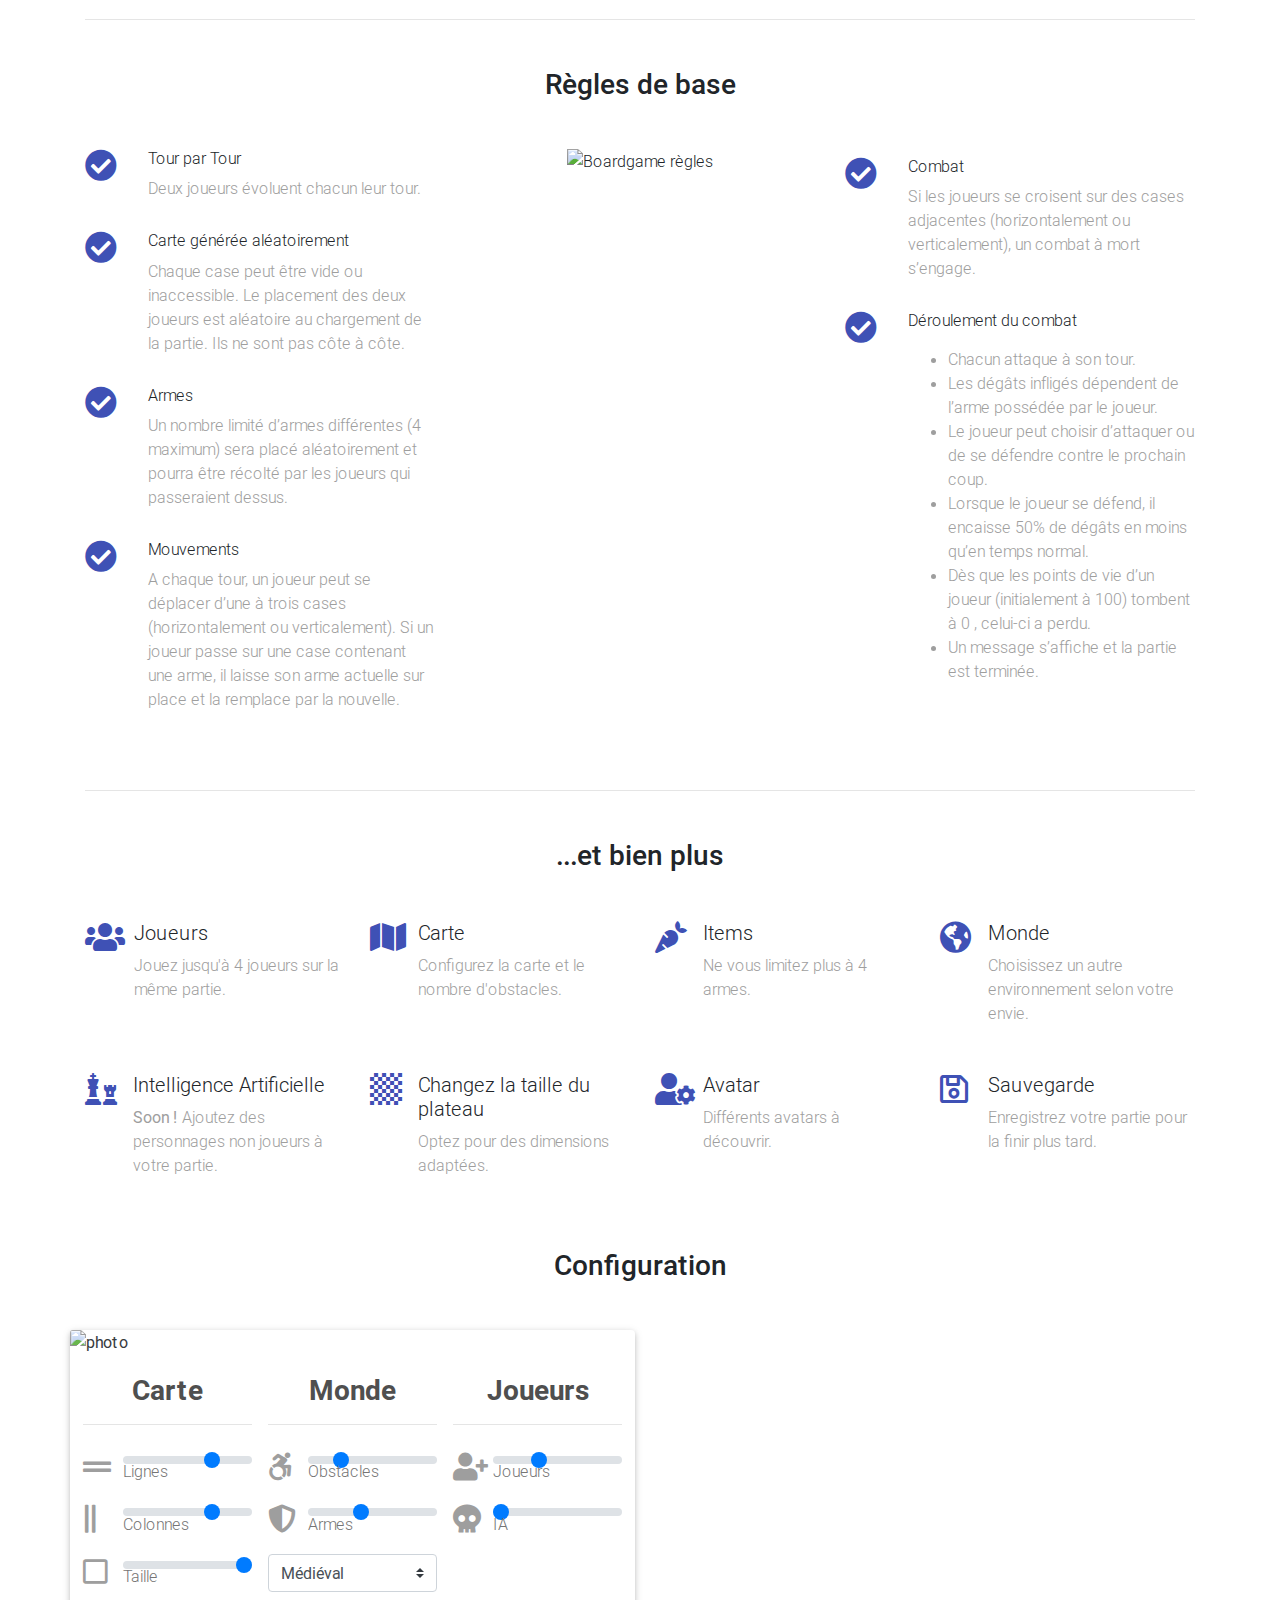
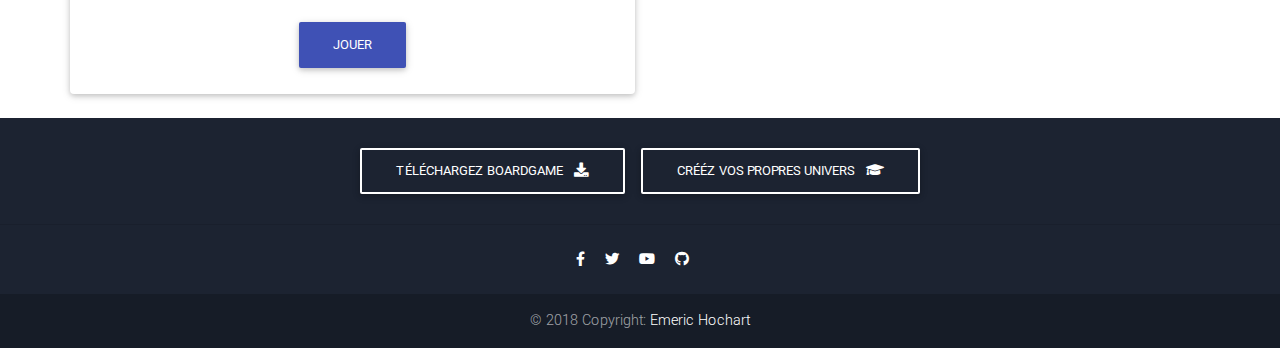
==== commit 6575a556: "Form change" ====
--- a/index.html
+++ b/index.html
@@ -678,7 +678,7 @@
                         <div class="md-form">
                           <i class="fas fa-skull prefix grey-text"></i>
                           <label for="configIA">IA</label>
-                          <input type="range" class="custom-range" value="0" min="0" max="3" step="1" id="configIA" disabled>
+                          <input type="range" class="custom-range" value="0" min="0" max="3" step="1" id="configIA">
                         </div>
                   </div>
                   <!-- Character Column -->
